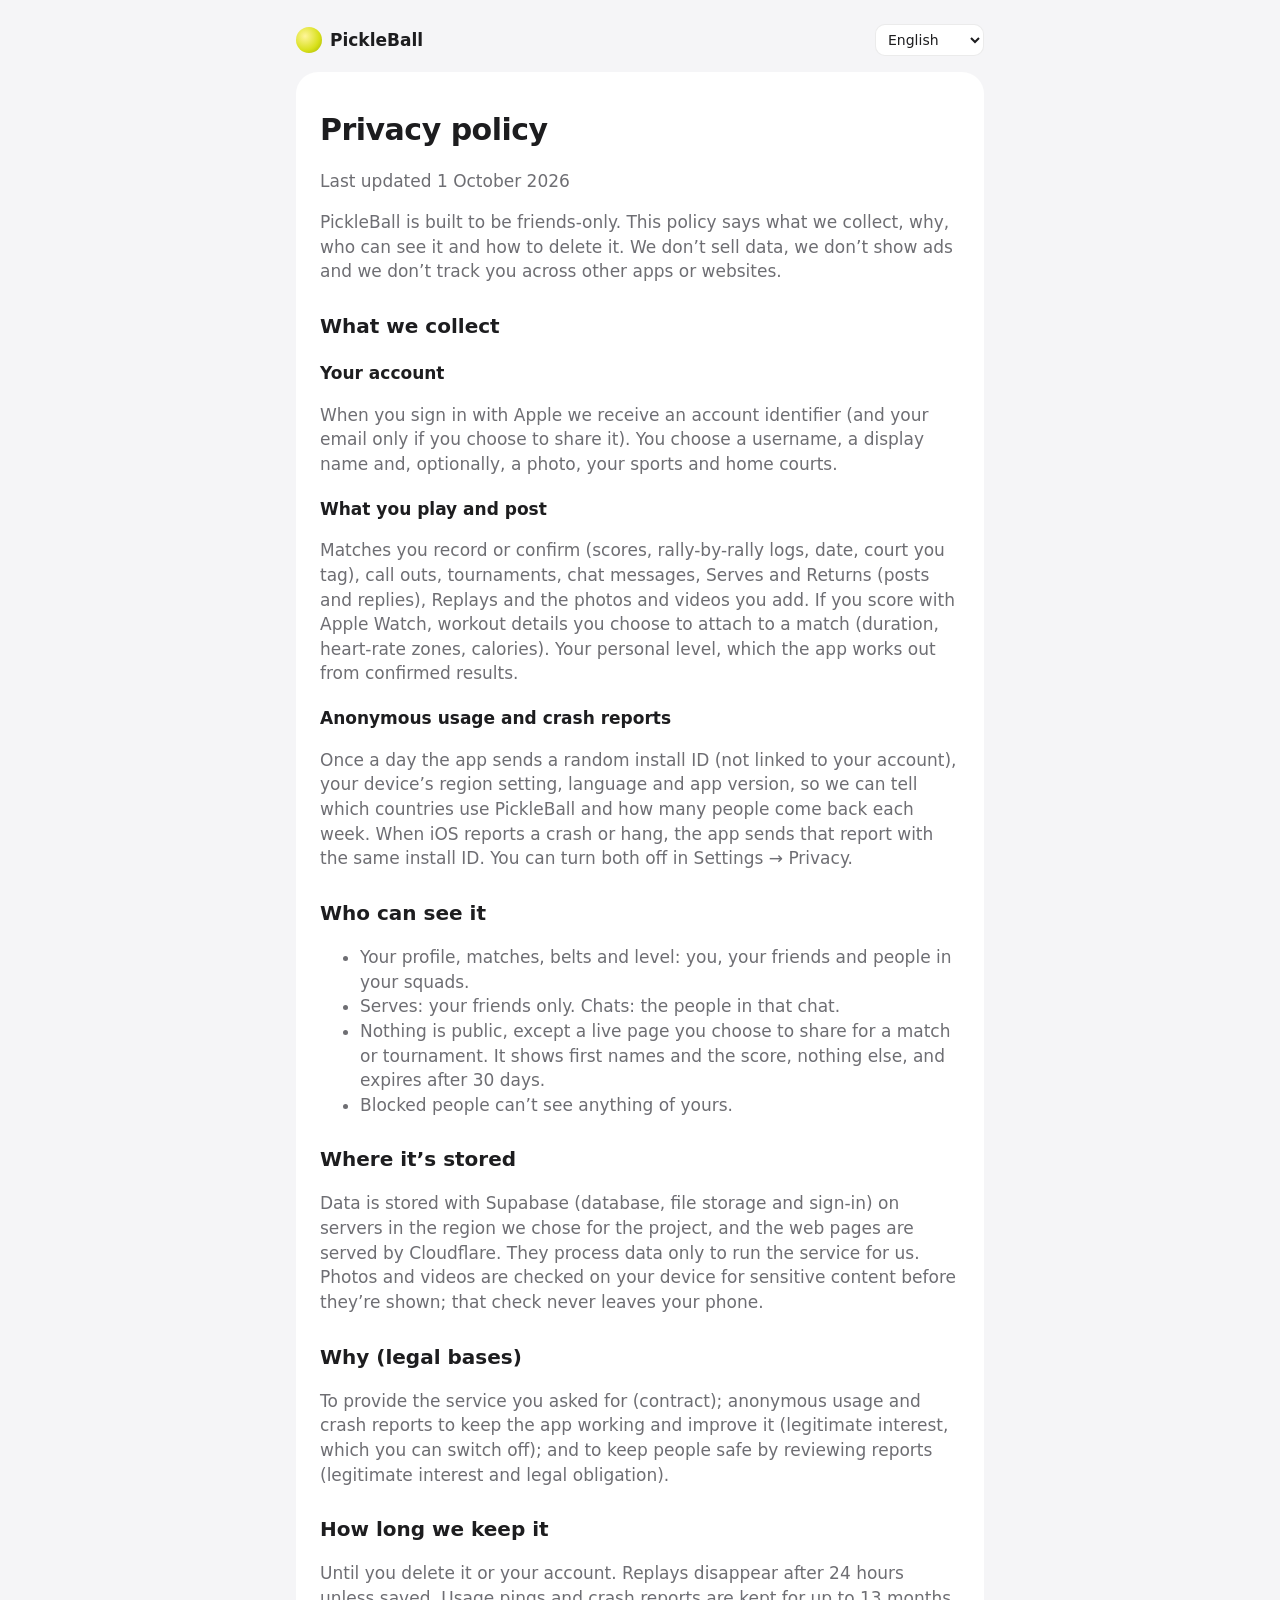
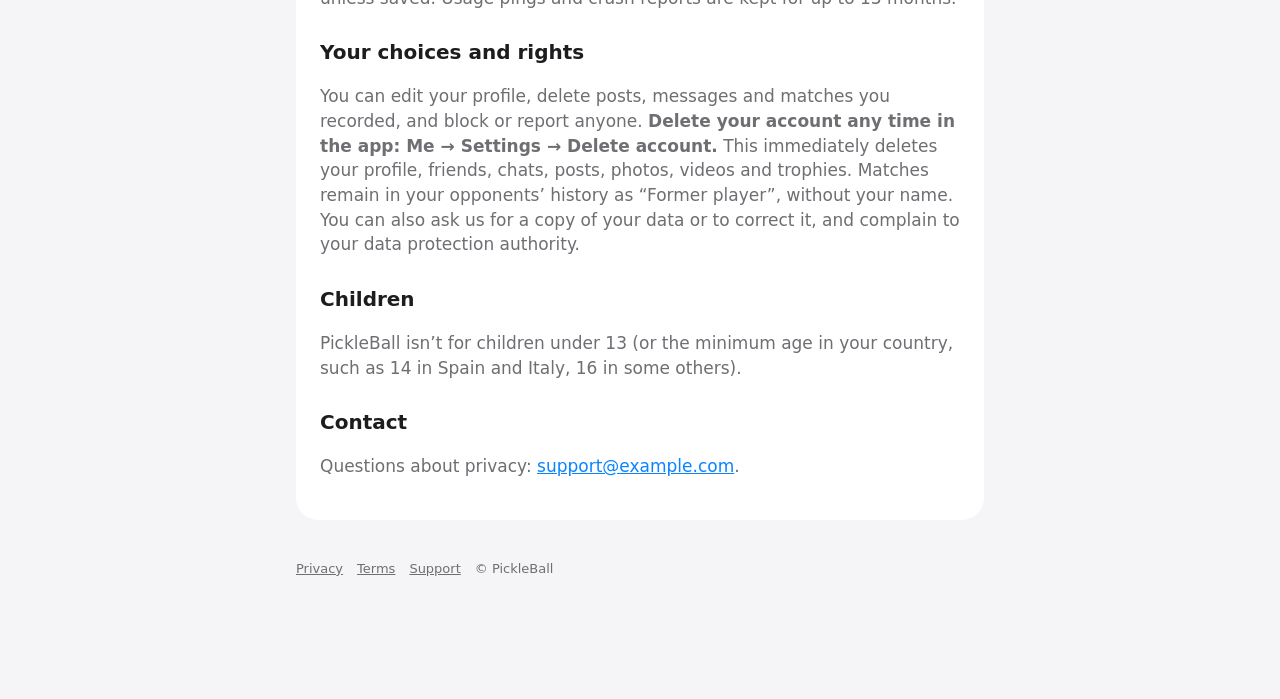
==== web/privacy/index.html @ f62b793a "Web site for Cloudflare Pages; fix app build; telemetry retention - web/: landing, invite links, liv" ====
<!doctype html>
<html lang="en">
<head>
<meta charset="utf-8">
<meta name="viewport" content="width=device-width, initial-scale=1, viewport-fit=cover">
<title>PickleBall privacy policy</title>
<meta name="description" content="How PickleBall handles your data.">
<link rel="stylesheet" href="../assets/site.css">
<script src="../assets/config.js" defer></script>
<script src="../assets/site.js" defer></script>
</head>
<body>
<div class="wrap">
  <header class="top">
    <a class="brand" href="../"><span class="ball" aria-hidden="true"></span>PickleBall</a>
    <select class="lang"></select>
  </header>
  <article class="card" data-lang-only="en" lang="en">
<h1>Privacy policy</h1>
<p class="muted">Last updated 1 October 2026</p>
<p>PickleBall is built to be friends-only. This policy says what we collect, why, who can see it and how to delete it. We don’t sell data, we don’t show ads and we don’t track you across other apps or websites.</p>
<h2>What we collect</h2>
<h3>Your account</h3>
<p>When you sign in with Apple we receive an account identifier (and your email only if you choose to share it). You choose a username, a display name and, optionally, a photo, your sports and home courts.</p>
<h3>What you play and post</h3>
<p>Matches you record or confirm (scores, rally-by-rally logs, date, court you tag), call outs, tournaments, chat messages, Serves and Returns (posts and replies), Replays and the photos and videos you add. If you score with Apple Watch, workout details you choose to attach to a match (duration, heart-rate zones, calories). Your personal level, which the app works out from confirmed results.</p>
<h3>Anonymous usage and crash reports</h3>
<p>Once a day the app sends a random install ID (not linked to your account), your device’s region setting, language and app version, so we can tell which countries use PickleBall and how many people come back each week. When iOS reports a crash or hang, the app sends that report with the same install ID. You can turn both off in Settings → Privacy.</p>
<h2>Who can see it</h2>
<ul>
<li>Your profile, matches, belts and level: you, your friends and people in your squads.</li>
<li>Serves: your friends only. Chats: the people in that chat.</li>
<li>Nothing is public, except a live page you choose to share for a match or tournament. It shows first names and the score, nothing else, and expires after 30 days.</li>
<li>Blocked people can’t see anything of yours.</li>
</ul>
<h2>Where it’s stored</h2>
<p>Data is stored with Supabase (database, file storage and sign-in) on servers in the region we chose for the project, and the web pages are served by Cloudflare. They process data only to run the service for us. Photos and videos are checked on your device for sensitive content before they’re shown; that check never leaves your phone.</p>
<h2>Why (legal bases)</h2>
<p>To provide the service you asked for (contract); anonymous usage and crash reports to keep the app working and improve it (legitimate interest, which you can switch off); and to keep people safe by reviewing reports (legitimate interest and legal obligation).</p>
<h2>How long we keep it</h2>
<p>Until you delete it or your account. Replays disappear after 24 hours unless saved. Usage pings and crash reports are kept for up to 13 months.</p>
<h2>Your choices and rights</h2>
<p>You can edit your profile, delete posts, messages and matches you recorded, and block or report anyone. <b>Delete your account any time in the app: Me → Settings → Delete account.</b> This immediately deletes your profile, friends, chats, posts, photos, videos and trophies. Matches remain in your opponents’ history as “Former player”, without your name. You can also ask us for a copy of your data or to correct it, and complain to your data protection authority.</p>
<h2>Children</h2>
<p>PickleBall isn’t for children under 13 (or the minimum age in your country, such as 14 in Spain and Italy, 16 in some others).</p>
<h2>Contact</h2>
<p>Questions about privacy: <a href="mailto:" data-support-email></a>.</p>
  </article>
  <article class="card" data-lang-only="es" lang="es" hidden>
<h1>Política de privacidad</h1>
<p class="muted">Última actualización: 1 de octubre de 2026</p>
<p>PickleBall está pensada para jugar solo con amigos. Esta política explica qué recogemos, para qué, quién puede verlo y cómo borrarlo. No vendemos datos, no mostramos anuncios y no te rastreamos en otras apps ni webs.</p>
<h2>Qué recogemos</h2>
<h3>Tu cuenta</h3>
<p>Al iniciar sesión con Apple recibimos un identificador de cuenta (y tu correo solo si decides compartirlo). Eliges un nombre de usuario, un nombre visible y, si quieres, una foto, tus deportes y tus pistas habituales.</p>
<h3>Lo que juegas y publicas</h3>
<p>Los partidos que registras o confirmas (resultados, registro punto a punto, fecha, pista), retos, torneos, mensajes de chat, publicaciones y respuestas, Repeticiones y las fotos y vídeos que añadas. Si anotas con el Apple Watch, los datos del entreno que decidas adjuntar (duración, zonas de pulso, calorías). Tu nivel personal, que la app calcula a partir de resultados confirmados.</p>
<h3>Uso y fallos anónimos</h3>
<p>Una vez al día la app envía un identificador de instalación aleatorio (no vinculado a tu cuenta), la región configurada en el dispositivo, el idioma y la versión de la app, para saber en qué países se usa PickleBall y cuánta gente vuelve cada semana. Si iOS informa de un fallo o bloqueo, la app envía ese informe con el mismo identificador. Puedes desactivar ambas cosas en Ajustes → Privacidad.</p>
<h2>Quién puede verlo</h2>
<ul>
<li>Tu perfil, partidos, cinturones y nivel: tú, tus amigos y los miembros de tus grupos.</li>
<li>Publicaciones: solo tus amigos. Chats: las personas de ese chat.</li>
<li>Nada es público, salvo una página en directo que decidas compartir de un partido o torneo. Solo muestra nombres de pila y el marcador, y caduca a los 30 días.</li>
<li>Las personas bloqueadas no ven nada tuyo.</li>
</ul>
<h2>Dónde se guarda</h2>
<p>Los datos se guardan en Supabase (base de datos, archivos e inicio de sesión) en servidores de la región elegida para el proyecto, y las páginas web las sirve Cloudflare. Solo tratan los datos para prestarnos el servicio. Las fotos y vídeos se revisan en tu dispositivo para detectar contenido sensible antes de mostrarse; esa revisión nunca sale de tu teléfono.</p>
<h2>Para qué (bases legales)</h2>
<p>Para prestarte el servicio que pides (contrato); el uso y los fallos anónimos para que la app funcione y mejore (interés legítimo, que puedes desactivar); y para proteger a las personas revisando denuncias (interés legítimo y obligación legal).</p>
<h2>Cuánto tiempo lo guardamos</h2>
<p>Hasta que lo borres o borres tu cuenta. Las Repeticiones desaparecen a las 24 horas salvo que las guardes. Los datos de uso y los informes de fallos se guardan hasta 13 meses.</p>
<h2>Tus opciones y derechos</h2>
<p>Puedes editar tu perfil, borrar publicaciones, mensajes y partidos que registraste, y bloquear o denunciar a cualquiera. <b>Borra tu cuenta cuando quieras en la app: Yo → Ajustes → Eliminar cuenta.</b> Se borran al momento tu perfil, amigos, chats, publicaciones, fotos, vídeos y trofeos. Los partidos siguen en el historial de tus rivales como «Exjugador», sin tu nombre. También puedes pedirnos una copia de tus datos o que los corrijamos, y reclamar ante la autoridad de protección de datos (en España, la AEPD).</p>
<h2>Menores</h2>
<p>PickleBall no está dirigida a menores de 14 años en España (o la edad mínima de tu país).</p>
<h2>Contacto</h2>
<p>Dudas sobre privacidad: <a href="mailto:" data-support-email></a>.</p>
  </article>
  <article class="card" data-lang-only="pt" lang="pt" hidden>
<h1>Política de privacidade</h1>
<p class="muted">Última atualização: 1 de outubro de 2026</p>
<p>O PickleBall foi feito para jogar só com amigos. Esta política explica o que coletamos, para quê, quem pode ver e como apagar. Não vendemos dados, não mostramos anúncios e não rastreamos você em outros apps ou sites.</p>
<h2>O que coletamos</h2>
<h3>Sua conta</h3>
<p>Ao entrar com a Apple, recebemos um identificador de conta (e seu e-mail só se você escolher compartilhar). Você escolhe um nome de usuário, um nome de exibição e, se quiser, uma foto, seus esportes e quadras.</p>
<h3>O que você joga e publica</h3>
<p>Partidas que você registra ou confirma (placares, registro ponto a ponto, data, quadra marcada), desafios, torneios, mensagens, posts e respostas, Replays e as fotos e vídeos que você adicionar. Se marcar pelo Apple Watch, os dados do treino que você anexar (duração, zonas de frequência cardíaca, calorias). Seu nível pessoal, calculado pelo app a partir de resultados confirmados.</p>
<h3>Uso e falhas anônimos</h3>
<p>Uma vez por dia o app envia um identificador de instalação aleatório (não ligado à sua conta), a região do aparelho, o idioma e a versão do app, para sabermos em quais países o PickleBall é usado e quantas pessoas voltam a cada semana. Quando o iOS relata uma falha ou travamento, o app envia esse relatório com o mesmo identificador. Você pode desligar ambos em Ajustes → Privacidade.</p>
<h2>Quem pode ver</h2>
<ul>
<li>Seu perfil, partidas, cinturões e nível: você, seus amigos e membros dos seus grupos.</li>
<li>Posts: só seus amigos. Conversas: as pessoas daquela conversa.</li>
<li>Nada é público, exceto uma página ao vivo que você decidir compartilhar de uma partida ou torneio. Ela mostra só os primeiros nomes e o placar, e expira em 30 dias.</li>
<li>Pessoas bloqueadas não veem nada seu.</li>
</ul>
<h2>Onde fica armazenado</h2>
<p>Os dados ficam no Supabase (banco de dados, arquivos e login) em servidores da região escolhida para o projeto, e as páginas web são servidas pela Cloudflare. Eles tratam os dados apenas para operar o serviço para nós. Fotos e vídeos são verificados no seu aparelho quanto a conteúdo sensível antes de aparecerem; essa verificação nunca sai do seu celular.</p>
<h2>Por quê (bases legais)</h2>
<p>Para prestar o serviço que você pediu (execução de contrato); uso e falhas anônimos para manter o app funcionando e melhorar (legítimo interesse, que você pode desligar); e para proteger as pessoas revisando denúncias (legítimo interesse e obrigação legal). Isso vale também para a LGPD no Brasil.</p>
<h2>Por quanto tempo</h2>
<p>Até você apagar os dados ou a conta. Replays somem após 24 horas, a menos que sejam salvos. Dados de uso e relatórios de falhas ficam por até 13 meses.</p>
<h2>Suas escolhas e direitos</h2>
<p>Você pode editar o perfil, apagar posts, mensagens e partidas que registrou, e bloquear ou denunciar qualquer pessoa. <b>Exclua sua conta quando quiser no app: Eu → Ajustes → Excluir conta.</b> Seu perfil, amigos, conversas, posts, fotos, vídeos e troféus são apagados na hora. As partidas continuam no histórico dos adversários como “Ex-jogador”, sem seu nome. Você também pode pedir uma cópia dos seus dados ou a correção deles, e reclamar à autoridade de proteção de dados (ANPD no Brasil, CNPD em Portugal).</p>
<h2>Crianças</h2>
<p>O PickleBall não é destinado a menores de 13 anos (ou a idade mínima do seu país).</p>
<h2>Contato</h2>
<p>Dúvidas sobre privacidade: <a href="mailto:" data-support-email></a>.</p>
  </article>
  <article class="card" data-lang-only="it" lang="it" hidden>
<h1>Informativa sulla privacy</h1>
<p class="muted">Ultimo aggiornamento: 1 ottobre 2026</p>
<p>PickleBall è pensata per giocare solo tra amici. Questa informativa spiega cosa raccogliamo, perché, chi può vederlo e come eliminarlo. Non vendiamo dati, non mostriamo pubblicità e non ti tracciamo su altre app o siti.</p>
<h2>Cosa raccogliamo</h2>
<h3>Il tuo account</h3>
<p>Quando accedi con Apple riceviamo un identificativo dell’account (e la tua email solo se scegli di condividerla). Scegli un nome utente, un nome visibile e, se vuoi, una foto, i tuoi sport e i tuoi campi.</p>
<h3>Cosa giochi e pubblichi</h3>
<p>Le partite che registri o confermi (punteggi, registro punto per punto, data, campo indicato), sfide, tornei, messaggi in chat, post e risposte, Replay e le foto e i video che aggiungi. Se segni con Apple Watch, i dati dell’allenamento che scegli di allegare (durata, zone di frequenza cardiaca, calorie). Il tuo livello personale, calcolato dall’app dai risultati confermati.</p>
<h3>Utilizzo e arresti anonimi</h3>
<p>Una volta al giorno l’app invia un identificativo di installazione casuale (non collegato al tuo account), l’area geografica impostata sul dispositivo, la lingua e la versione dell’app, per capire in quali paesi si usa PickleBall e quante persone tornano ogni settimana. Quando iOS segnala un arresto o un blocco, l’app invia il rapporto con lo stesso identificativo. Puoi disattivare entrambi in Impostazioni → Privacy.</p>
<h2>Chi può vederlo</h2>
<ul>
<li>Profilo, partite, cinture e livello: tu, i tuoi amici e i membri dei tuoi gruppi.</li>
<li>Post: solo i tuoi amici. Chat: le persone di quella chat.</li>
<li>Niente è pubblico, tranne una pagina live che scegli di condividere per una partita o un torneo. Mostra solo i nomi e il punteggio, e scade dopo 30 giorni.</li>
<li>Le persone bloccate non vedono nulla di tuo.</li>
</ul>
<h2>Dove sono conservati</h2>
<p>I dati sono conservati su Supabase (database, file e accesso) su server nella regione scelta per il progetto, e le pagine web sono servite da Cloudflare. Trattano i dati solo per fornirci il servizio. Foto e video vengono controllati sul tuo dispositivo per contenuti sensibili prima di essere mostrati; il controllo non lascia mai il telefono.</p>
<h2>Perché (basi giuridiche)</h2>
<p>Per fornirti il servizio richiesto (contratto); utilizzo e arresti anonimi per far funzionare e migliorare l’app (legittimo interesse, che puoi disattivare); e per proteggere le persone esaminando le segnalazioni (legittimo interesse e obbligo di legge).</p>
<h2>Per quanto tempo</h2>
<p>Finché non li elimini o elimini l’account. I Replay scompaiono dopo 24 ore se non salvati. Dati di utilizzo e rapporti sugli arresti sono conservati fino a 13 mesi.</p>
<h2>Le tue scelte e i tuoi diritti</h2>
<p>Puoi modificare il profilo, eliminare post, messaggi e partite che hai registrato, e bloccare o segnalare chiunque. <b>Elimina l’account quando vuoi nell’app: Io → Impostazioni → Elimina account.</b> Profilo, amici, chat, post, foto, video e trofei vengono eliminati subito. Le partite restano nello storico degli avversari come “Ex giocatore”, senza il tuo nome. Puoi anche chiederci una copia dei tuoi dati o di correggerli, e presentare reclamo al Garante per la protezione dei dati personali.</p>
<h2>Minori</h2>
<p>PickleBall non è destinata ai minori di 14 anni in Italia (o all’età minima del tuo paese).</p>
<h2>Contatti</h2>
<p>Domande sulla privacy: <a href="mailto:" data-support-email></a>.</p>
  </article>
  <footer class="site">
    <a href="../privacy/" data-i18n="footer.privacy">Privacy</a>
    <a href="../terms/" data-i18n="footer.terms">Terms</a>
    <a href="../support/" data-i18n="footer.support">Support</a>
    <span>© PickleBall</span>
  </footer>
</div>
</body>
</html>
---- web/assets/site.css ----
/* PickleBall web: one stylesheet for every page. Light and dark follow the
   system; everything fits a phone first. */
:root {
  --bg: #f5f5f7; --card: #ffffff; --raised: #f0f0f3; --text: #1d1d1f; --muted: #6e6e73;
  --accent: #0a84ff; --gold: #ffd640; --win: #26a05c; --line: rgba(0,0,0,.08);
  --navy: #0e1a46; --night: #090a0e;
}
@media (prefers-color-scheme: dark) {
  :root { --bg: #000; --card: #1c1c1e; --raised: #2c2c2e; --text: #f5f5f7; --muted: #a1a1a6; --line: rgba(255,255,255,.1); }
}
* { box-sizing: border-box; }
html { -webkit-text-size-adjust: 100%; }
body { margin: 0; background: var(--bg); color: var(--text);
       font: 17px/1.45 -apple-system, BlinkMacSystemFont, "SF Pro Text", system-ui, "Segoe UI", Roboto, sans-serif; }
a { color: var(--accent); }
.wrap { max-width: 720px; margin: 0 auto; padding: 24px 16px 120px; }
.narrow { max-width: 420px; }
.card { background: var(--card); border-radius: 22px; padding: 24px; }
.center { text-align: center; }
h1 { font-size: 30px; letter-spacing: -.5px; margin: 12px 0 8px; }
h2 { font-size: 20px; margin: 28px 0 8px; }
h3 { font-size: 17px; margin: 20px 0 6px; }
p, li { color: var(--muted); }
.lead { font-size: 19px; }
.muted { color: var(--muted); }
.small { font-size: 13px; }
.button { display: block; padding: 15px; border-radius: 14px; font-weight: 600; text-decoration: none; text-align: center; margin: 10px 0; }
.primary { background: var(--accent); color: #fff; }
.secondary { color: var(--accent); border: 1.5px solid var(--accent); }
.brand { display: flex; align-items: center; gap: 8px; font-weight: 800; text-decoration: none; color: var(--text); }
.brand .ball { width: 26px; height: 26px; border-radius: 50%; background: radial-gradient(circle at 35% 35%, #fff59a, #d8e01a 60%, #9fb000); }
header.top { display: flex; justify-content: space-between; align-items: center; margin-bottom: 16px; }
select.lang { background: var(--card); color: var(--text); border: 1px solid var(--line); border-radius: 10px; padding: 6px 8px; font: inherit; font-size: 14px; }
footer.site { margin-top: 40px; font-size: 13px; color: var(--muted); display: flex; flex-wrap: wrap; gap: 14px; }
footer.site a { color: var(--muted); }

/* Get the app */
.getapp { position: fixed; left: 12px; right: 12px; bottom: max(12px, env(safe-area-inset-bottom)); z-index: 10;
          display: flex; align-items: center; gap: 12px; padding: 12px 14px; border-radius: 18px;
          background: var(--navy); color: #fff; box-shadow: 0 10px 30px rgba(0,0,0,.25); max-width: 560px; margin: 0 auto; }
.getapp .ball { flex: none; width: 36px; height: 36px; border-radius: 10px; background: radial-gradient(circle at 35% 35%, #fff59a, #d8e01a 60%, #9fb000); }
.getapp div { flex: 1; min-width: 0; }
.getapp b { display: block; font-size: 15px; }
.getapp span { font-size: 13px; opacity: .75; }
.getapp a { flex: none; background: #fff; color: var(--navy); font-weight: 700; font-size: 15px; padding: 9px 14px; border-radius: 999px; text-decoration: none; }
.getapp button { background: none; border: 0; color: #fff; opacity: .6; font-size: 20px; padding: 0 2px; }

/* Scoreboard */
.board { background: var(--night); color: #fff; border-radius: 24px; padding: 22px 18px; }
.board .meta { display: flex; justify-content: space-between; font-size: 13px; opacity: .7; margin-bottom: 14px; }
.live-dot { display: inline-block; width: 8px; height: 8px; border-radius: 50%; background: #ff3b30; margin-right: 6px; animation: pulse 1.4s infinite; }
@keyframes pulse { 50% { opacity: .3; } }
.side { display: grid; grid-template-columns: 1fr auto; align-items: center; gap: 10px; padding: 12px 0; border-top: 1px solid rgba(255,255,255,.08); }
.side:first-of-type { border-top: 0; }
.side .name { font-size: 20px; font-weight: 700; overflow: hidden; text-overflow: ellipsis; white-space: nowrap; }
.side .name .serve { display: inline-block; width: 9px; height: 9px; border-radius: 50%; background: var(--gold); margin-left: 8px; vertical-align: middle; }
.side .sets { font-size: 14px; opacity: .6; margin-top: 2px; }
.side .points { font-size: 56px; font-weight: 800; font-variant-numeric: tabular-nums; line-height: 1; }
.side.won .name::after { content: " ✓"; color: var(--win); }
.board .call { text-align: center; font-size: 15px; opacity: .8; margin-top: 10px; min-height: 1.4em; }
.fixture { display: grid; grid-template-columns: 1fr auto; gap: 2px 10px; padding: 12px 0; border-top: 1px solid var(--line); }
.fixture:first-child { border-top: 0; }
.fixture .w { font-weight: 700; color: var(--text); }
.fixture .l { color: var(--muted); }
.fixture .n { font-variant-numeric: tabular-nums; text-align: right; }
.table { width: 100%; border-collapse: collapse; font-variant-numeric: tabular-nums; }
.table td, .table th { padding: 8px 4px; border-top: 1px solid var(--line); text-align: right; }
.table td:nth-child(2), .table th:nth-child(2) { text-align: left; }
.table th { font-size: 12px; color: var(--muted); font-weight: 600; border-top: 0; }
.pill { display: inline-block; font-size: 12px; font-weight: 700; padding: 3px 9px; border-radius: 999px; background: var(--raised); color: var(--muted); }
.champ { font-size: 22px; font-weight: 800; color: var(--gold); }
.belt { font-size: 56px; line-height: 1; margin-top: 8px; }
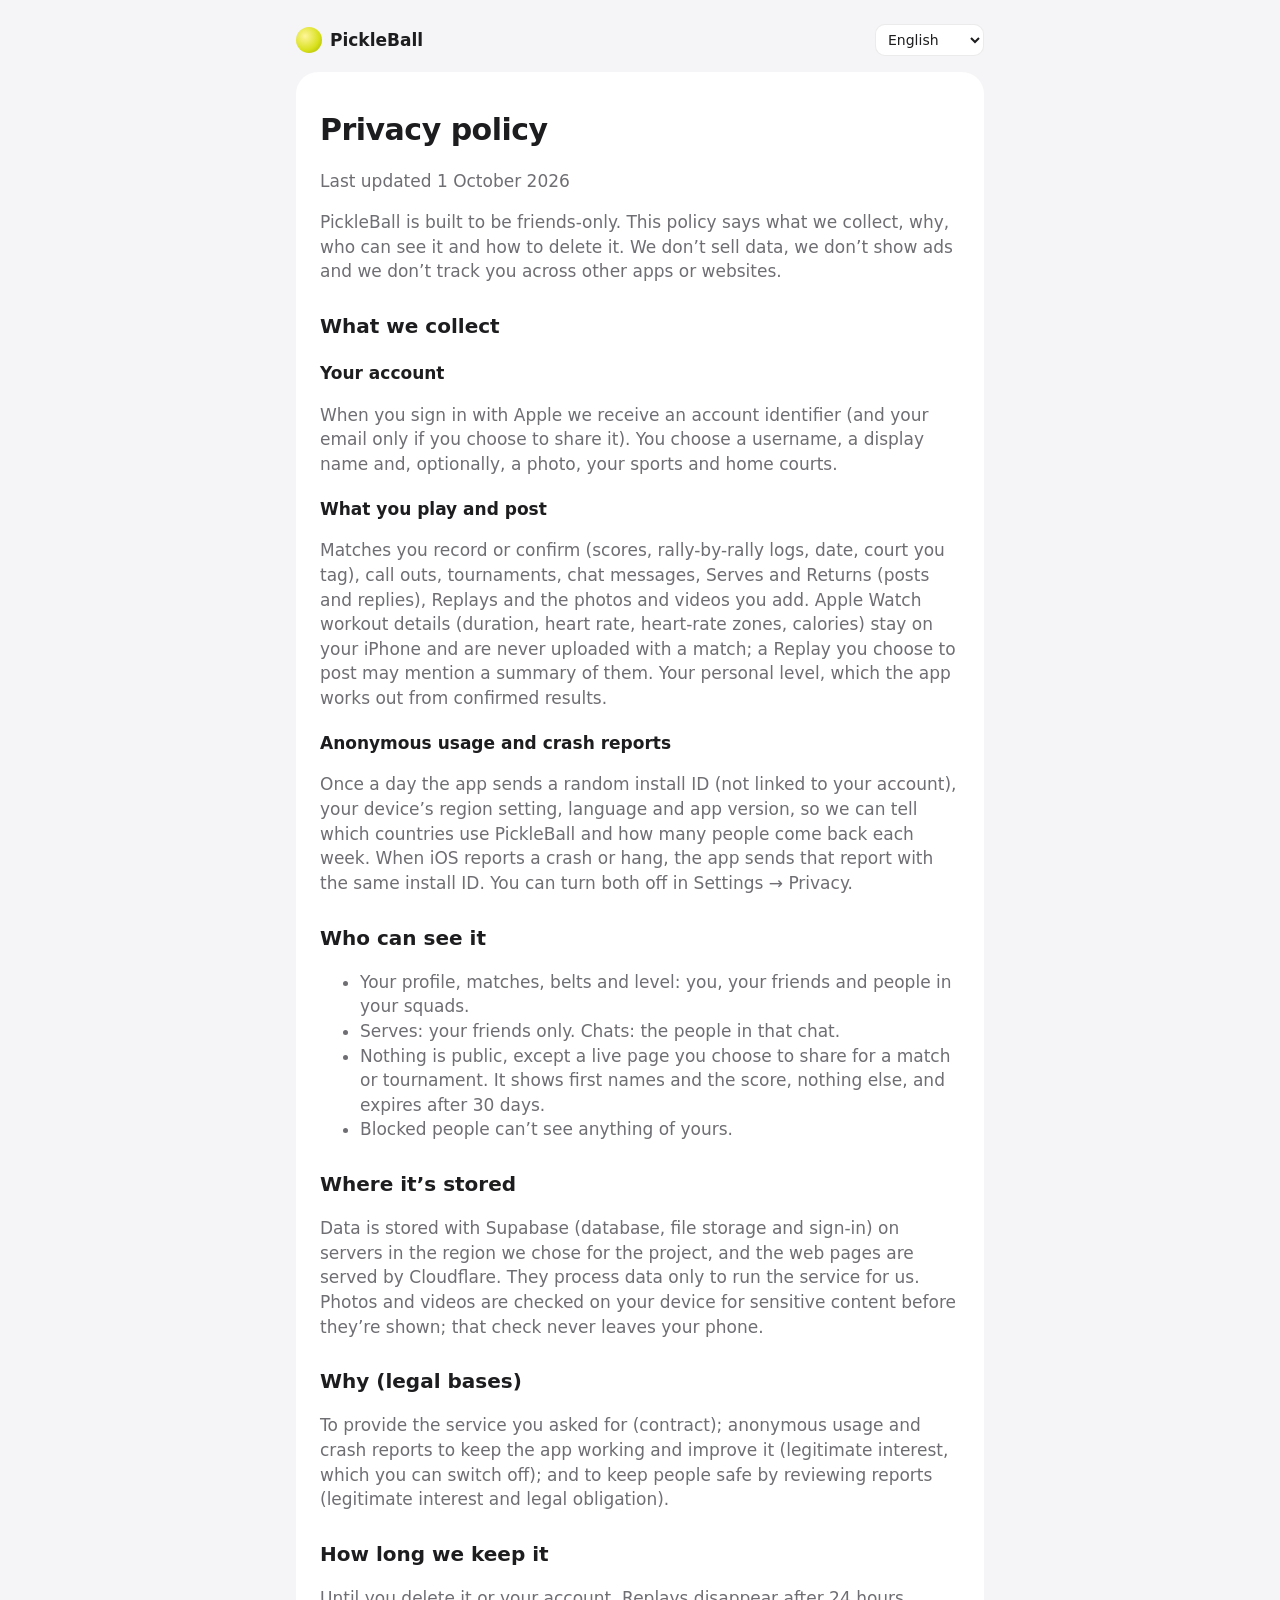
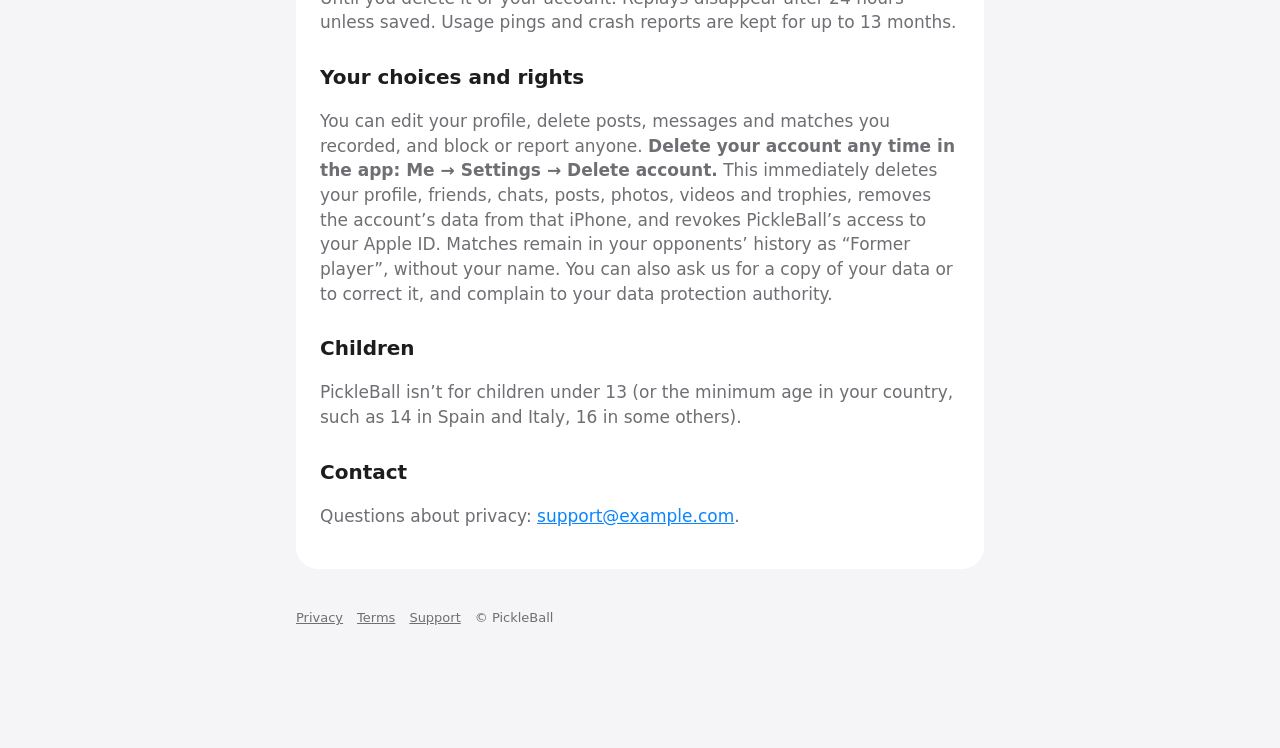
==== commit 5f3c3ced: "Release audit fixes: database hardening, account scoping, deletion, confirm states Database (migrati" ====
--- a/web/privacy/index.html
+++ b/web/privacy/index.html
@@ -23,7 +23,7 @@
 <h3>Your account</h3>
 <p>When you sign in with Apple we receive an account identifier (and your email only if you choose to share it). You choose a username, a display name and, optionally, a photo, your sports and home courts.</p>
 <h3>What you play and post</h3>
-<p>Matches you record or confirm (scores, rally-by-rally logs, date, court you tag), call outs, tournaments, chat messages, Serves and Returns (posts and replies), Replays and the photos and videos you add. If you score with Apple Watch, workout details you choose to attach to a match (duration, heart-rate zones, calories). Your personal level, which the app works out from confirmed results.</p>
+<p>Matches you record or confirm (scores, rally-by-rally logs, date, court you tag), call outs, tournaments, chat messages, Serves and Returns (posts and replies), Replays and the photos and videos you add. Apple Watch workout details (duration, heart rate, heart-rate zones, calories) stay on your iPhone and are never uploaded with a match; a Replay you choose to post may mention a summary of them. Your personal level, which the app works out from confirmed results.</p>
 <h3>Anonymous usage and crash reports</h3>
 <p>Once a day the app sends a random install ID (not linked to your account), your device’s region setting, language and app version, so we can tell which countries use PickleBall and how many people come back each week. When iOS reports a crash or hang, the app sends that report with the same install ID. You can turn both off in Settings → Privacy.</p>
 <h2>Who can see it</h2>
@@ -40,7 +40,7 @@
 <h2>How long we keep it</h2>
 <p>Until you delete it or your account. Replays disappear after 24 hours unless saved. Usage pings and crash reports are kept for up to 13 months.</p>
 <h2>Your choices and rights</h2>
-<p>You can edit your profile, delete posts, messages and matches you recorded, and block or report anyone. <b>Delete your account any time in the app: Me → Settings → Delete account.</b> This immediately deletes your profile, friends, chats, posts, photos, videos and trophies. Matches remain in your opponents’ history as “Former player”, without your name. You can also ask us for a copy of your data or to correct it, and complain to your data protection authority.</p>
+<p>You can edit your profile, delete posts, messages and matches you recorded, and block or report anyone. <b>Delete your account any time in the app: Me → Settings → Delete account.</b> This immediately deletes your profile, friends, chats, posts, photos, videos and trophies, removes the account’s data from that iPhone, and revokes PickleBall’s access to your Apple ID. Matches remain in your opponents’ history as “Former player”, without your name. You can also ask us for a copy of your data or to correct it, and complain to your data protection authority.</p>
 <h2>Children</h2>
 <p>PickleBall isn’t for children under 13 (or the minimum age in your country, such as 14 in Spain and Italy, 16 in some others).</p>
 <h2>Contact</h2>
